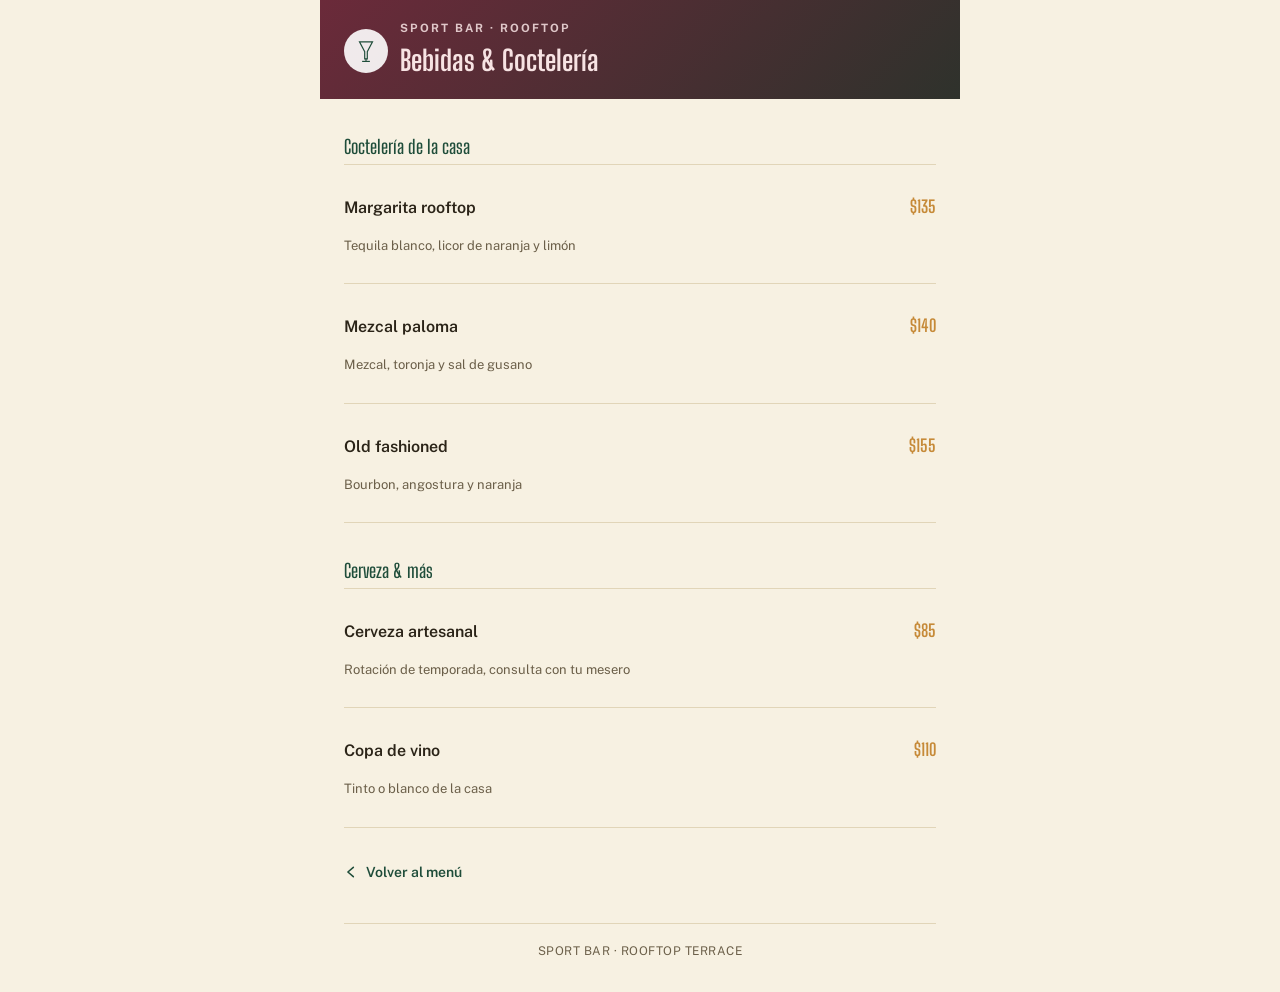
==== bebidas.html @ 1ca73cd4 "Add files via upload" ====
<!doctype html>
<html lang="es">
<head>
<meta charset="UTF-8" />
<meta name="viewport" content="width=device-width, initial-scale=1.0" />
<title>Bebidas & Coctelería — Sport Bar</title>
<link rel="preconnect" href="https://fonts.googleapis.com">
<link rel="preconnect" href="https://fonts.gstatic.com" crossorigin>
<link href="https://fonts.googleapis.com/css2?family=Big+Shoulders+Display:wght@600;700&family=Public+Sans:wght@400;600;700&display=swap" rel="stylesheet">
<link rel="stylesheet" href="styles.css">
</head>
<body>

<div class="shell">

  <header class="menu-topbar menu-topbar--wine">
    <div class="menu-topbar__badge">
      <svg viewBox="0 0 40 40">
        <path d="M10 6h20l-8 15v11h-4V21z"/>
        <line x1="14" y1="36" x2="26" y2="36"/>
        <line x1="20" y1="32" x2="20" y2="36"/>
      </svg>
    </div>
    <div class="menu-topbar__text">
      <p class="menu-topbar__eyebrow">SPORT BAR · ROOFTOP</p>
      <h1 class="menu-topbar__title">Bebidas &amp; Coctelería</h1>
    </div>
  </header>

  <section class="menu-section">
    <h2 class="menu-section__title">Coctelería de la casa</h2>

    <div class="menu-item">
      <div>
        <p class="menu-item__name">Margarita rooftop</p>
        <p class="menu-item__desc">Tequila blanco, licor de naranja y limón</p>
      </div>
      <span class="menu-item__price">$135</span>
    </div>

    <div class="menu-item">
      <div>
        <p class="menu-item__name">Mezcal paloma</p>
        <p class="menu-item__desc">Mezcal, toronja y sal de gusano</p>
      </div>
      <span class="menu-item__price">$140</span>
    </div>

    <div class="menu-item">
      <div>
        <p class="menu-item__name">Old fashioned</p>
        <p class="menu-item__desc">Bourbon, angostura y naranja</p>
      </div>
      <span class="menu-item__price">$155</span>
    </div>
  </section>

  <section class="menu-section">
    <h2 class="menu-section__title">Cerveza &amp; más</h2>

    <div class="menu-item">
      <div>
        <p class="menu-item__name">Cerveza artesanal</p>
        <p class="menu-item__desc">Rotación de temporada, consulta con tu mesero</p>
      </div>
      <span class="menu-item__price">$85</span>
    </div>

    <div class="menu-item">
      <div>
        <p class="menu-item__name">Copa de vino</p>
        <p class="menu-item__desc">Tinto o blanco de la casa</p>
      </div>
      <span class="menu-item__price">$110</span>
    </div>
  </section>

  <a class="back-link" href="index.html">
    <svg viewBox="0 0 18 18"><path d="M12 3L5 9l7 6"/></svg>
    Volver al menú
  </a>

  <footer class="footer">
    <div class="footer__line"></div>
    <p class="footer__text">SPORT BAR · ROOFTOP TERRACE</p>
  </footer>

</div>

</body>
</html>
---- styles.css ----
/* ==========================================================================
   SPORT BAR — Rooftop Terrace
   Sistema de diseño compartido (v2 — cálido, amigable, con personalidad)
   ========================================================================== */

:root {
  --cream: #F7F1E2;
  --cream-soft: #EFE6D2;
  --ink: #2B2418;
  --ink-soft: #6B5F49;

  --pitch: #1F4D3A;
  --pitch-deep: #163526;
  --gold: #E3A857;
  --gold-deep: #C68A38;

  --peach: #F0C27E;
  --peach-ink: #6B4419;
  --brick: #A8532B;
  --brick-ink: #FBEADD;
  --wine: #6B2A3A;
  --wine-ink: #F7E3E3;

  --line-soft: #E1D5B8;

  --font-display: "Big Shoulders Display", sans-serif;
  --font-body: "Public Sans", sans-serif;
}

* { box-sizing: border-box; }
html { -webkit-text-size-adjust: 100%; }

body {
  margin: 0;
  background: var(--cream);
  color: var(--ink);
  font-family: var(--font-body);
  font-weight: 400;
  line-height: 1.5;
  -webkit-font-smoothing: antialiased;
}

a { color: inherit; }

@media (prefers-reduced-motion: reduce) {
  * { animation-duration: 0.001ms !important; transition-duration: 0.001ms !important; }
}

/* --------------------------------------------------------------------------
   Page shell
   -------------------------------------------------------------------------- */

.shell {
  max-width: 640px;
  margin: 0 auto;
  min-height: 100vh;
  display: flex;
  flex-direction: column;
}

.content {
  padding: 0 24px;
}

/* --------------------------------------------------------------------------
   Hero band — logo + nombre, cálido, primer plano
   -------------------------------------------------------------------------- */

.hero-band {
  position: relative;
  overflow: hidden;
  background: linear-gradient(160deg, var(--pitch) 0%, var(--pitch-deep) 62%, var(--gold-deep) 130%);
  padding: 52px 24px 46px;
  text-align: center;
}

.hero-band::before {
  content: "";
  position: absolute;
  inset: 0;
  background-image: radial-gradient(rgba(247, 241, 226, 0.08) 1.4px, transparent 1.4px);
  background-size: 16px 16px;
  opacity: 0.6;
}

.hero-band__inner { position: relative; }

.badge {
  width: 104px;
  height: 104px;
  margin: 0 auto 18px;
  border-radius: 50%;
  background: var(--cream);
  display: flex;
  align-items: center;
  justify-content: center;
  box-shadow: 0 10px 24px rgba(22, 53, 38, 0.35);
}

.badge svg {
  width: 62px;
  height: 62px;
  stroke: var(--pitch);
  fill: none;
  stroke-width: 1.7;
  stroke-linecap: round;
  stroke-linejoin: round;
}

.badge svg .sun { fill: var(--gold-deep); stroke: none; }

.hero-band__title {
  font-family: var(--font-display);
  font-weight: 700;
  font-size: clamp(42px, 11vw, 58px);
  line-height: 0.95;
  letter-spacing: 0.5px;
  margin: 0;
  color: var(--cream);
}

.hero-band__subtitle {
  font-size: 13.5px;
  letter-spacing: 3px;
  color: var(--gold);
  margin: 10px 0 0;
  font-weight: 600;
}

.hero-band__tagline {
  max-width: 34ch;
  margin: 16px auto 0;
  color: rgba(247, 241, 226, 0.82);
  font-size: 15px;
}

/* --------------------------------------------------------------------------
   Selector heading
   -------------------------------------------------------------------------- */

.selector-heading { text-align: center; padding: 34px 0 6px; }

.selector-heading__title {
  font-family: var(--font-display);
  font-weight: 600;
  font-size: 24px;
  margin: 0;
  color: var(--ink);
}

.selector-heading__hint {
  margin: 6px 0 0;
  font-size: 13.5px;
  color: var(--ink-soft);
}

/* --------------------------------------------------------------------------
   Selector — paneles de color, uno por categoría
   -------------------------------------------------------------------------- */

.selector {
  display: flex;
  flex-direction: column;
  gap: 16px;
  padding: 18px 0 8px;
}

.panel {
  display: flex;
  align-items: center;
  gap: 18px;
  padding: 22px 22px;
  text-decoration: none;
  border-radius: 26px 26px 26px 8px;
  transition: transform 0.18s ease, box-shadow 0.18s ease;
}

.panel:nth-child(2) { border-radius: 8px 26px 26px 26px; }
.panel:nth-child(3) { border-radius: 26px 8px 26px 26px; }

.panel:hover, .panel:focus-visible { transform: translateY(-2px); }

.panel:focus-visible { outline: 2px solid var(--ink); outline-offset: 3px; }

.panel--peach { background: var(--peach); color: var(--peach-ink); box-shadow: 0 10px 22px rgba(107, 68, 25, 0.18); }
.panel--brick { background: var(--brick); color: var(--brick-ink); box-shadow: 0 10px 22px rgba(90, 40, 18, 0.28); }
.panel--wine  { background: var(--wine);  color: var(--wine-ink);  box-shadow: 0 10px 22px rgba(60, 15, 25, 0.3); }

.panel__icon {
  flex: 0 0 auto;
  width: 42px;
  height: 42px;
  stroke: currentColor;
  fill: none;
  stroke-width: 1.6;
  stroke-linecap: round;
  stroke-linejoin: round;
  opacity: 0.92;
}

.panel__icon .sun { fill: currentColor; stroke: none; }

.panel__text { flex: 1; min-width: 0; }

.panel__label {
  font-family: var(--font-display);
  font-weight: 700;
  font-size: 25px;
  letter-spacing: 0.2px;
  margin: 0;
  line-height: 1.1;
}

.panel__desc { margin: 4px 0 0; font-size: 13.5px; opacity: 0.85; }

.panel__arrow {
  flex: 0 0 auto;
  width: 20px;
  height: 20px;
  stroke: currentColor;
  fill: none;
  stroke-width: 2;
  transition: transform 0.2s ease;
}

.panel:hover .panel__arrow, .panel:focus-visible .panel__arrow { transform: translateX(4px); }

/* --------------------------------------------------------------------------
   Info row (horarios)
   -------------------------------------------------------------------------- */

.info-row {
  display: flex;
  justify-content: space-between;
  gap: 12px;
  margin-top: 30px;
  padding: 18px 20px;
  background: var(--cream-soft);
  border-radius: 18px;
  flex-wrap: wrap;
}

.info-row__item { text-align: left; }

.info-row__label {
  font-size: 11px;
  letter-spacing: 1.5px;
  color: var(--gold-deep);
  font-weight: 700;
  margin: 0 0 4px;
}

.info-row__value { font-size: 13.5px; color: var(--ink); margin: 0; font-weight: 600; }

/* --------------------------------------------------------------------------
   Footer
   -------------------------------------------------------------------------- */

.footer { margin-top: auto; padding: 40px 24px 32px; text-align: center; }
.footer__line { height: 1px; background: var(--line-soft); margin-bottom: 18px; }
.footer__text { font-size: 12px; color: var(--ink-soft); letter-spacing: 0.5px; margin: 0; }

/* --------------------------------------------------------------------------
   Menu pages
   -------------------------------------------------------------------------- */

.menu-topbar {
  display: flex;
  align-items: center;
  gap: 12px;
  padding: 20px 24px 18px;
  color: var(--cream);
}

.menu-topbar--peach { background: linear-gradient(135deg, var(--peach) 0%, var(--gold-deep) 130%); color: var(--peach-ink); }
.menu-topbar--brick { background: linear-gradient(135deg, var(--brick) 0%, var(--wine) 140%); color: var(--brick-ink); }
.menu-topbar--wine  { background: linear-gradient(135deg, var(--wine) 0%, var(--pitch-deep) 140%); color: var(--wine-ink); }

.menu-topbar__badge {
  width: 44px;
  height: 44px;
  border-radius: 50%;
  background: rgba(255,255,255,0.9);
  display: flex;
  align-items: center;
  justify-content: center;
  flex: 0 0 auto;
}

.menu-topbar__badge svg { width: 26px; height: 26px; stroke: var(--pitch); fill: none; stroke-width: 1.8; }

.menu-topbar__text { flex: 1; }

.menu-topbar__eyebrow { font-size: 11.5px; letter-spacing: 2px; font-weight: 700; margin: 0; opacity: 0.85; }

.menu-topbar__title { font-family: var(--font-display); font-size: 28px; font-weight: 700; margin: 2px 0 0; }

.menu-section { margin-top: 34px; padding: 0 24px; }

.menu-section__title { font-family: var(--font-display); font-size: 19px; font-weight: 600; color: var(--pitch); margin: 0 0 2px; }

.menu-item {
  display: flex;
  justify-content: space-between;
  align-items: baseline;
  gap: 16px;
  padding: 15px 0;
  border-top: 1px solid var(--line-soft);
}

.menu-section .menu-item:last-child { border-bottom: 1px solid var(--line-soft); }

.menu-item__name { font-weight: 600; font-size: 16px; }

.menu-item__desc { font-size: 13px; color: var(--ink-soft); margin-top: 3px; font-weight: 400; }

.menu-item__price { flex: 0 0 auto; font-family: var(--font-display); font-weight: 700; font-size: 17px; color: var(--gold-deep); white-space: nowrap; }

.back-link {
  display: inline-flex;
  align-items: center;
  gap: 8px;
  margin: 34px 24px 0;
  font-size: 14px;
  font-weight: 600;
  text-decoration: none;
  color: var(--pitch);
}

.back-link svg { width: 14px; height: 14px; stroke: var(--pitch); fill: none; stroke-width: 2; stroke-linecap: round; stroke-linejoin: round; }
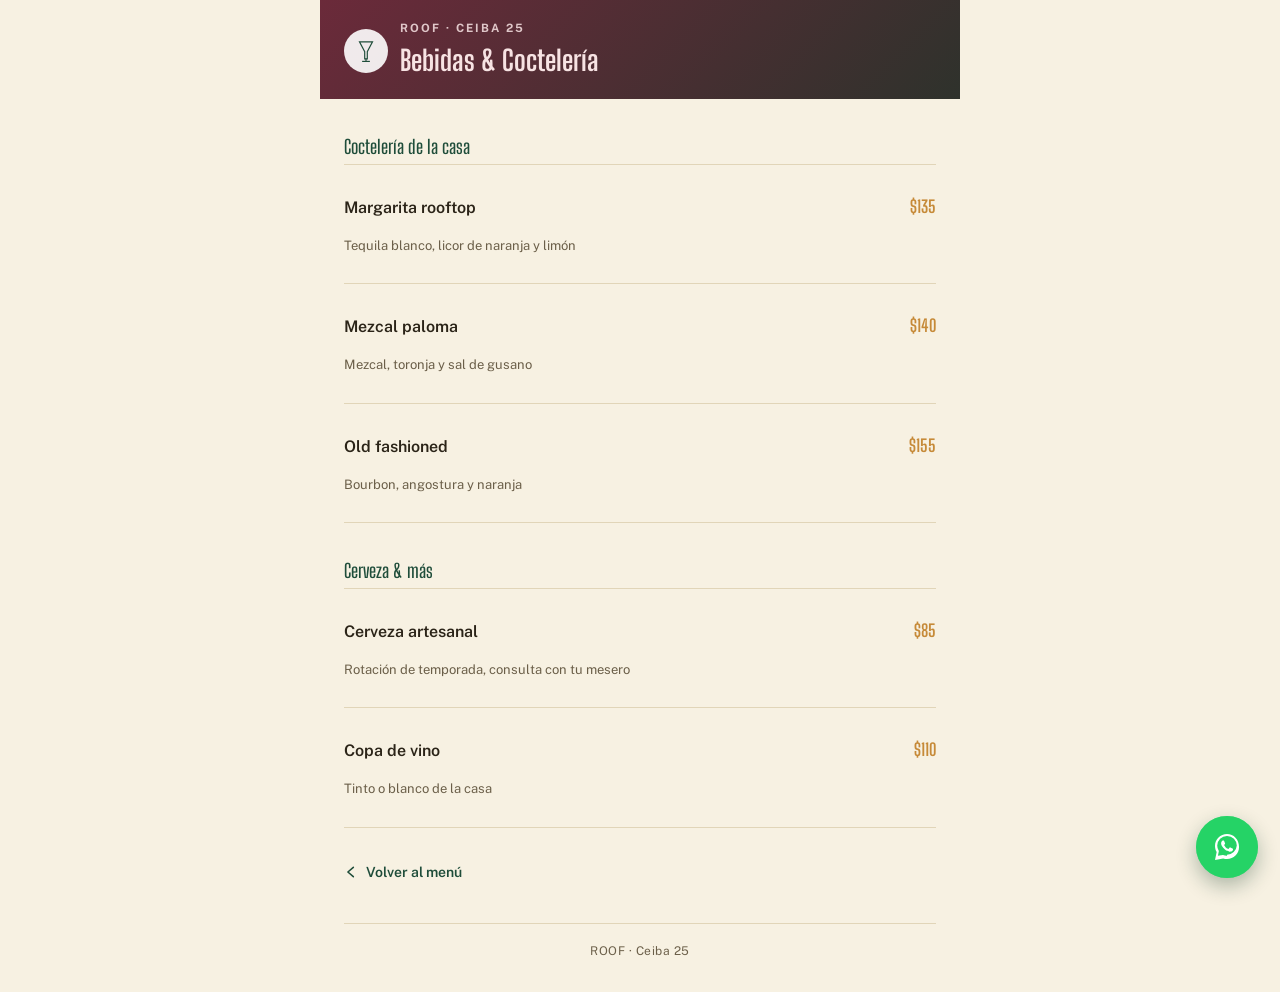
==== commit 2c6de7d1: "Add files via upload" ====
--- a/bebidas.html
+++ b/bebidas.html
@@ -3,7 +3,7 @@
 <head>
 <meta charset="UTF-8" />
 <meta name="viewport" content="width=device-width, initial-scale=1.0" />
-<title>Bebidas & Coctelería — Sport Bar</title>
+<title>Bebidas & Coctelería — Ceiba 25</title>
 <link rel="preconnect" href="https://fonts.googleapis.com">
 <link rel="preconnect" href="https://fonts.gstatic.com" crossorigin>
 <link href="https://fonts.googleapis.com/css2?family=Big+Shoulders+Display:wght@600;700&family=Public+Sans:wght@400;600;700&display=swap" rel="stylesheet">
@@ -22,7 +22,7 @@
       </svg>
     </div>
     <div class="menu-topbar__text">
-      <p class="menu-topbar__eyebrow">SPORT BAR · ROOFTOP</p>
+      <p class="menu-topbar__eyebrow">ROOF · CEIBA 25</p>
       <h1 class="menu-topbar__title">Bebidas &amp; Coctelería</h1>
     </div>
   </header>
@@ -82,10 +82,21 @@
 
   <footer class="footer">
     <div class="footer__line"></div>
-    <p class="footer__text">SPORT BAR · ROOFTOP TERRACE</p>
+    <p class="footer__text">ROOF · Ceiba 25</p>
   </footer>
 
 </div>
 
+<!-- Botón flotante de WhatsApp -->
+<a class="wa-float"
+   href="https://wa.me/529841188727?text=Hola%2C%20quiero%20hacer%20un%20pedido%20en%20Ceiba%2025"
+   target="_blank"
+   rel="noopener"
+   aria-label="Ordenar por WhatsApp">
+  <svg viewBox="0 0 32 32" aria-hidden="true">
+    <path d="M16.02 3C9.4 3 4 8.36 4 14.98c0 2.2.6 4.26 1.66 6.03L4 29l8.2-1.6a12.9 12.9 0 0 0 3.82.58h.01c6.62 0 12.02-5.36 12.02-11.98C28.05 8.37 22.65 3 16.02 3zm0 21.7h-.01a10.6 10.6 0 0 1-3.94-.7l-.28-.12-4.87.95.95-4.75-.14-.29a9.8 9.8 0 0 1-1.5-5.2 9.75 9.75 0 0 1 9.79-9.7 9.75 9.75 0 0 1 9.78 9.72 9.75 9.75 0 0 1-9.78 9.09zm5.36-7.29c-.29-.15-1.74-.86-2-.96-.27-.1-.47-.15-.66.15-.2.29-.76.96-.93 1.16-.17.2-.34.22-.63.07-.29-.15-1.23-.45-2.35-1.45-.87-.77-1.45-1.72-1.62-2.02-.17-.29-.02-.45.13-.6.13-.13.29-.34.44-.51.15-.17.2-.29.29-.49.1-.2.05-.37-.02-.51-.07-.15-.66-1.59-.9-2.17-.24-.57-.48-.5-.66-.5h-.56c-.2 0-.51.07-.78.37-.27.29-1.02 1-1.02 2.44s1.05 2.83 1.19 3.02c.15.2 2.07 3.16 5.02 4.43.7.3 1.25.48 1.68.62.7.22 1.34.19 1.84.12.56-.08 1.74-.71 1.98-1.4.24-.68.24-1.27.17-1.39-.07-.13-.27-.2-.56-.35z"/>
+  </svg>
+</a>
+
 </body>
 </html>
--- a/styles.css
+++ b/styles.css
@@ -328,3 +328,79 @@
 }
 
 .back-link svg { width: 14px; height: 14px; stroke: var(--pitch); fill: none; stroke-width: 2; stroke-linecap: round; stroke-linejoin: round; }
+
+/* ==========================================================================
+   Botón flotante de WhatsApp — visible en todas las páginas
+   ========================================================================== */
+
+.wa-float {
+  position: fixed;
+  right: 22px;
+  bottom: 22px;
+  z-index: 999;
+  width: 62px;
+  height: 62px;
+  border-radius: 50%;
+  background: #25D366;
+  display: flex;
+  align-items: center;
+  justify-content: center;
+  text-decoration: none;
+  box-shadow: 0 8px 20px rgba(18, 60, 40, 0.32);
+  animation: wa-float-bounce 2.6s ease-in-out infinite;
+}
+
+.wa-float:hover,
+.wa-float:focus-visible {
+  animation-play-state: paused;
+  transform: translateY(-4px);
+}
+
+.wa-float svg {
+  width: 32px;
+  height: 32px;
+  fill: #FFFFFF;
+}
+
+/* anillo de pulso, para que llame la atención sin ser invasivo */
+.wa-float::before {
+  content: "";
+  position: absolute;
+  inset: 0;
+  border-radius: 50%;
+  background: #25D366;
+  opacity: 0.55;
+  animation: wa-pulse 2.6s ease-out infinite;
+  z-index: -1;
+}
+
+@keyframes wa-float-bounce {
+  0%, 100% { transform: translateY(0); }
+  50% { transform: translateY(-10px); }
+}
+
+@keyframes wa-pulse {
+  0%   { transform: scale(1);   opacity: 0.45; }
+  70%  { transform: scale(1.55); opacity: 0; }
+  100% { transform: scale(1.55); opacity: 0; }
+}
+
+@media (prefers-reduced-motion: reduce) {
+  .wa-float,
+  .wa-float::before {
+    animation: none;
+  }
+}
+
+@media (max-width: 420px) {
+  .wa-float {
+    right: 16px;
+    bottom: 16px;
+    width: 56px;
+    height: 56px;
+  }
+  .wa-float svg {
+    width: 28px;
+    height: 28px;
+  }
+}
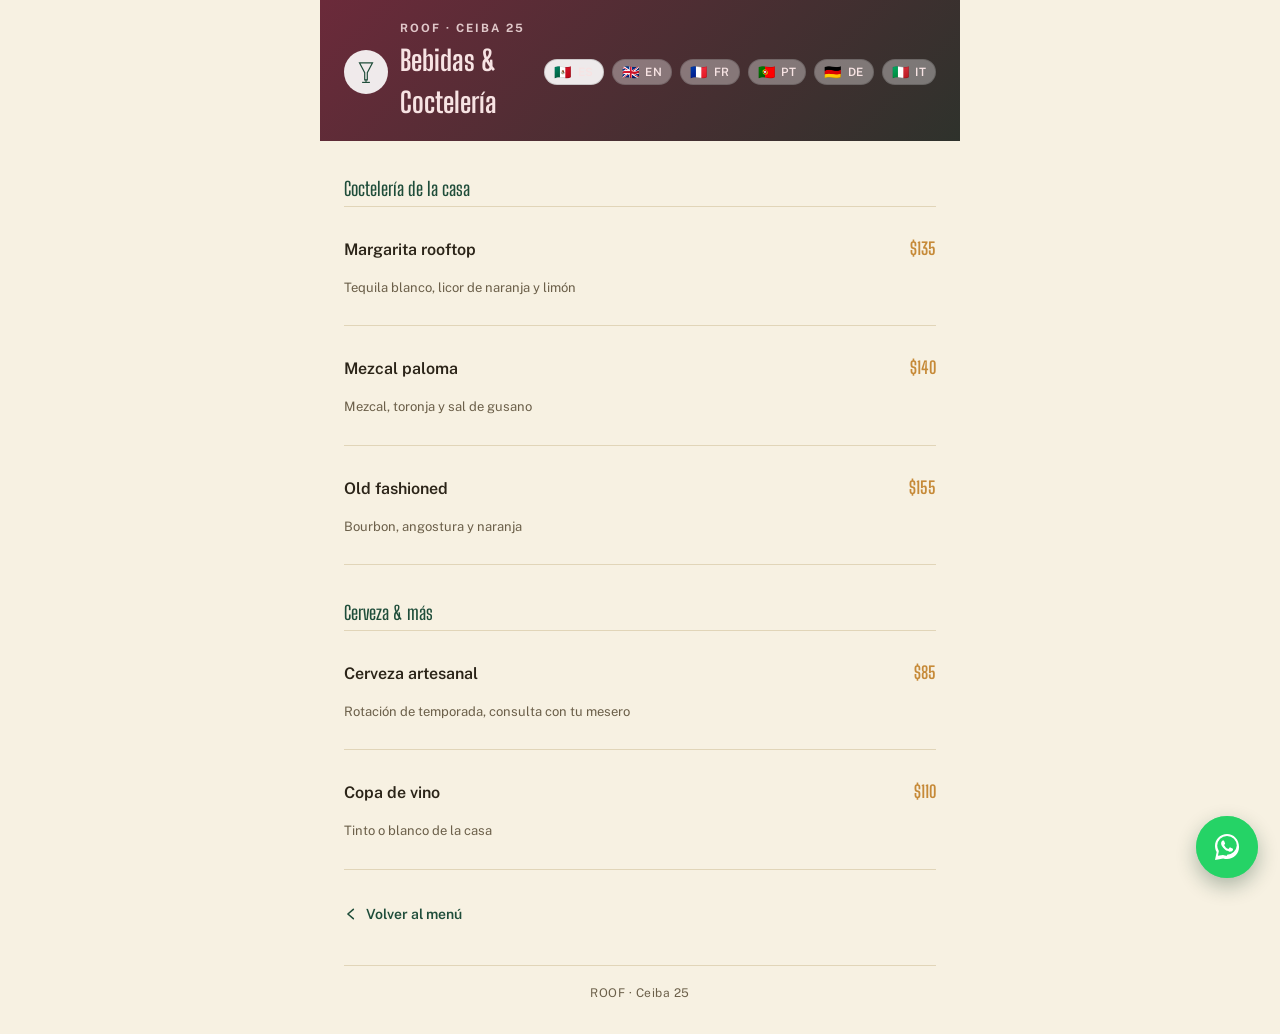
==== commit 3e560827: "Add files via upload" ====
--- a/bebidas.html
+++ b/bebidas.html
@@ -23,53 +23,54 @@
     </div>
     <div class="menu-topbar__text">
       <p class="menu-topbar__eyebrow">ROOF · CEIBA 25</p>
-      <h1 class="menu-topbar__title">Bebidas &amp; Coctelería</h1>
+      <h1 class="menu-topbar__title"><span data-i18n="beb_pageTitle">Bebidas &amp; Coctelería</span></h1>
     </div>
+    <div class="lang-selector"></div>
   </header>
 
   <section class="menu-section">
-    <h2 class="menu-section__title">Coctelería de la casa</h2>
+    <h2 class="menu-section__title" data-i18n="beb_sec1Title">Coctelería de la casa</h2>
 
     <div class="menu-item">
       <div>
-        <p class="menu-item__name">Margarita rooftop</p>
-        <p class="menu-item__desc">Tequila blanco, licor de naranja y limón</p>
+        <p class="menu-item__name" data-i18n="beb_item1Name">Margarita rooftop</p>
+        <p class="menu-item__desc" data-i18n="beb_item1Desc">Tequila blanco, licor de naranja y limón</p>
       </div>
       <span class="menu-item__price">$135</span>
     </div>
 
     <div class="menu-item">
       <div>
-        <p class="menu-item__name">Mezcal paloma</p>
-        <p class="menu-item__desc">Mezcal, toronja y sal de gusano</p>
+        <p class="menu-item__name" data-i18n="beb_item2Name">Mezcal paloma</p>
+        <p class="menu-item__desc" data-i18n="beb_item2Desc">Mezcal, toronja y sal de gusano</p>
       </div>
       <span class="menu-item__price">$140</span>
     </div>
 
     <div class="menu-item">
       <div>
-        <p class="menu-item__name">Old fashioned</p>
-        <p class="menu-item__desc">Bourbon, angostura y naranja</p>
+        <p class="menu-item__name" data-i18n="beb_item3Name">Old fashioned</p>
+        <p class="menu-item__desc" data-i18n="beb_item3Desc">Bourbon, angostura y naranja</p>
       </div>
       <span class="menu-item__price">$155</span>
     </div>
   </section>
 
   <section class="menu-section">
-    <h2 class="menu-section__title">Cerveza &amp; más</h2>
+    <h2 class="menu-section__title" data-i18n="beb_sec2Title">Cerveza &amp; más</h2>
 
     <div class="menu-item">
       <div>
-        <p class="menu-item__name">Cerveza artesanal</p>
-        <p class="menu-item__desc">Rotación de temporada, consulta con tu mesero</p>
+        <p class="menu-item__name" data-i18n="beb_item4Name">Cerveza artesanal</p>
+        <p class="menu-item__desc" data-i18n="beb_item4Desc">Rotación de temporada, consulta con tu mesero</p>
       </div>
       <span class="menu-item__price">$85</span>
     </div>
 
     <div class="menu-item">
       <div>
-        <p class="menu-item__name">Copa de vino</p>
-        <p class="menu-item__desc">Tinto o blanco de la casa</p>
+        <p class="menu-item__name" data-i18n="beb_item5Name">Copa de vino</p>
+        <p class="menu-item__desc" data-i18n="beb_item5Desc">Tinto o blanco de la casa</p>
       </div>
       <span class="menu-item__price">$110</span>
     </div>
@@ -77,7 +78,7 @@
 
   <a class="back-link" href="index.html">
     <svg viewBox="0 0 18 18"><path d="M12 3L5 9l7 6"/></svg>
-    Volver al menú
+    <span data-i18n="common_backLink">Volver al menú</span>
   </a>
 
   <footer class="footer">
@@ -98,5 +99,6 @@
   </svg>
 </a>
 
+<script src="i18n.js"></script>
 </body>
 </html>
--- a/styles.css
+++ b/styles.css
@@ -404,3 +404,70 @@
     height: 28px;
   }
 }
+
+/* ==========================================================================
+   Selector de idioma
+   ========================================================================== */
+
+.lang-selector {
+  display: flex;
+  flex-wrap: wrap;
+  justify-content: center;
+  gap: 8px;
+}
+
+.lang-pill {
+  display: inline-flex;
+  align-items: center;
+  gap: 6px;
+  padding: 6px 11px;
+  border-radius: 999px;
+  border: 1px solid rgba(247, 241, 226, 0.35);
+  background: rgba(247, 241, 226, 0.08);
+  color: rgba(247, 241, 226, 0.85);
+  font-family: var(--font-body);
+  font-size: 12.5px;
+  font-weight: 600;
+  letter-spacing: 0.5px;
+  cursor: pointer;
+  transition: background 0.15s ease, border-color 0.15s ease, transform 0.15s ease;
+}
+
+.lang-pill__flag {
+  font-size: 14px;
+  line-height: 1;
+}
+
+.lang-pill:hover {
+  border-color: rgba(247, 241, 226, 0.6);
+  transform: translateY(-1px);
+}
+
+.lang-pill--active {
+  background: var(--gold);
+  border-color: var(--gold);
+  color: var(--pitch-deep);
+}
+
+/* variante para el header de las páginas de menú (fondo de color, no del hero) */
+.menu-topbar .lang-selector {
+  justify-content: flex-end;
+  margin-left: auto;
+}
+
+.menu-topbar .lang-pill {
+  border: 1px solid rgba(0,0,0,0.15);
+  background: rgba(255,255,255,0.35);
+  color: inherit;
+  padding: 5px 9px;
+  font-size: 11.5px;
+}
+
+.menu-topbar .lang-pill--active {
+  background: rgba(255,255,255,0.9);
+}
+
+@media (max-width: 380px) {
+  .lang-pill__code { display: none; }
+  .lang-pill { padding: 6px 9px; }
+}
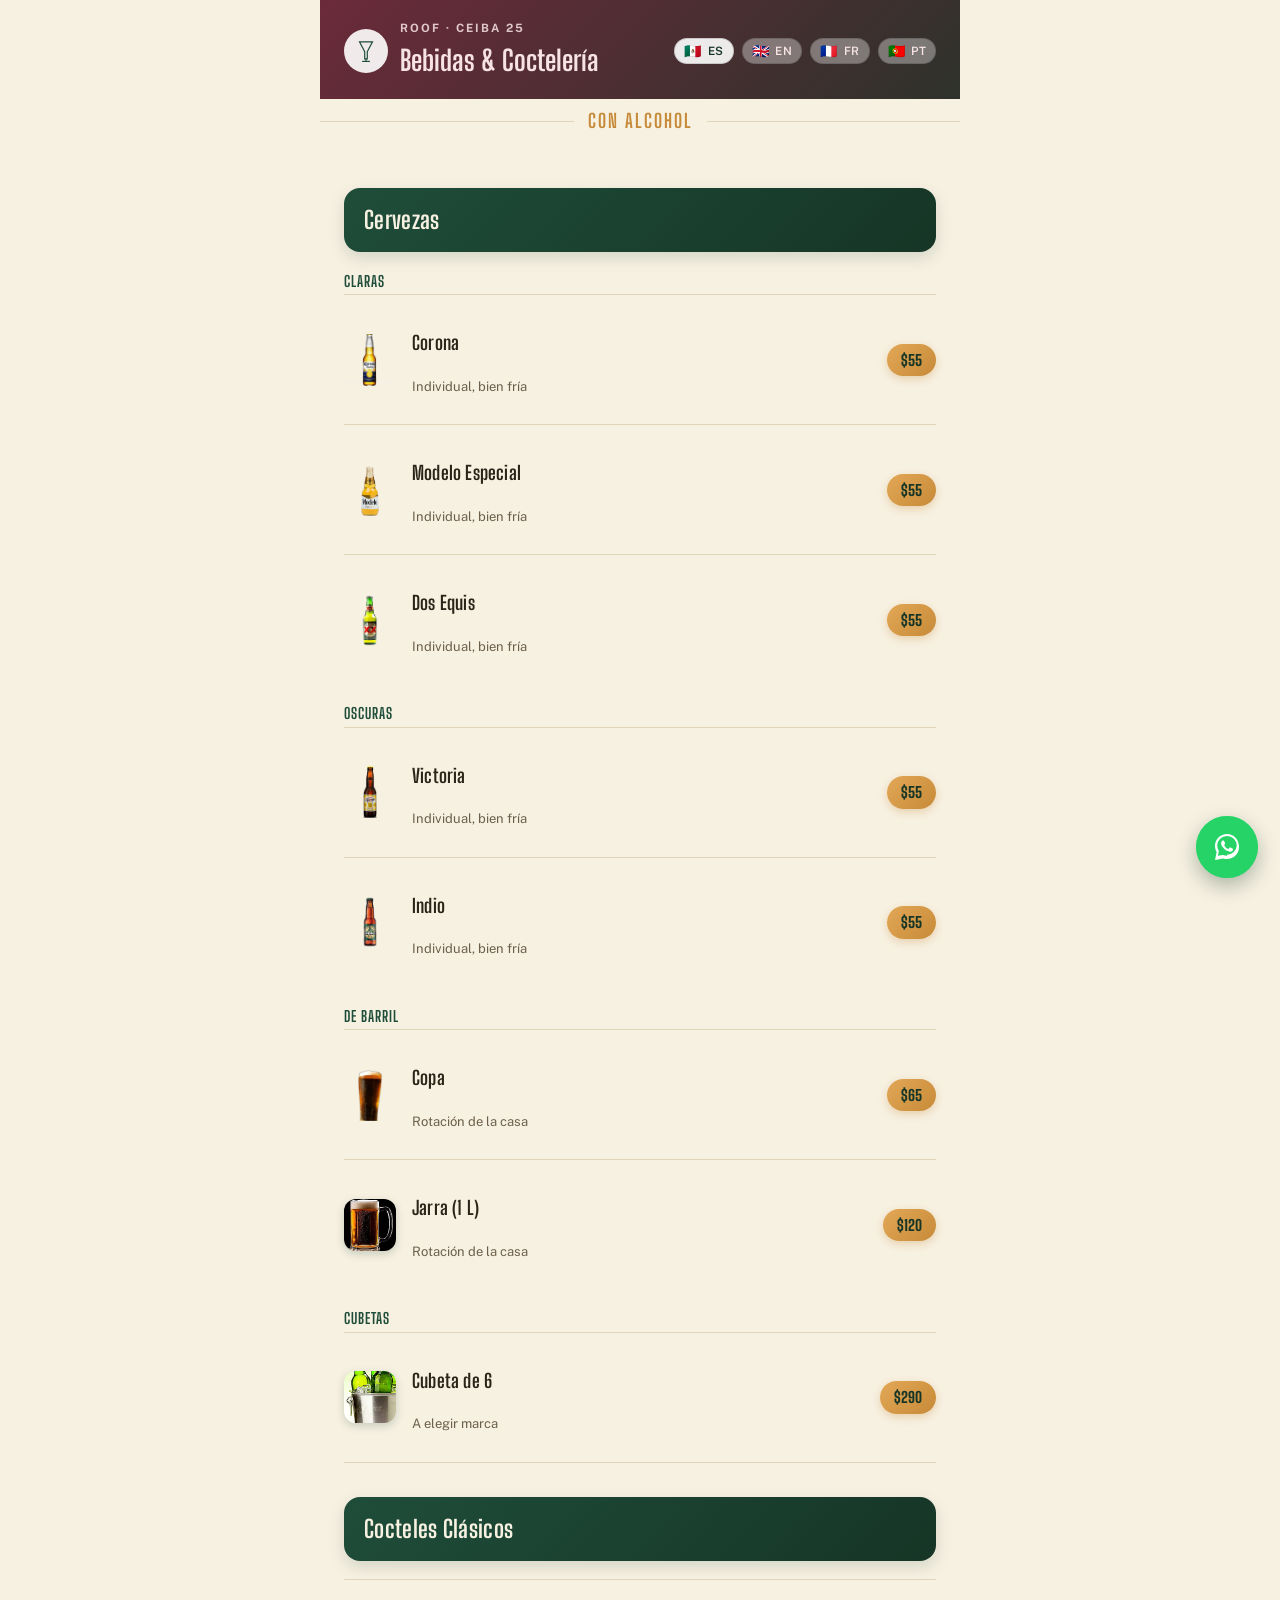
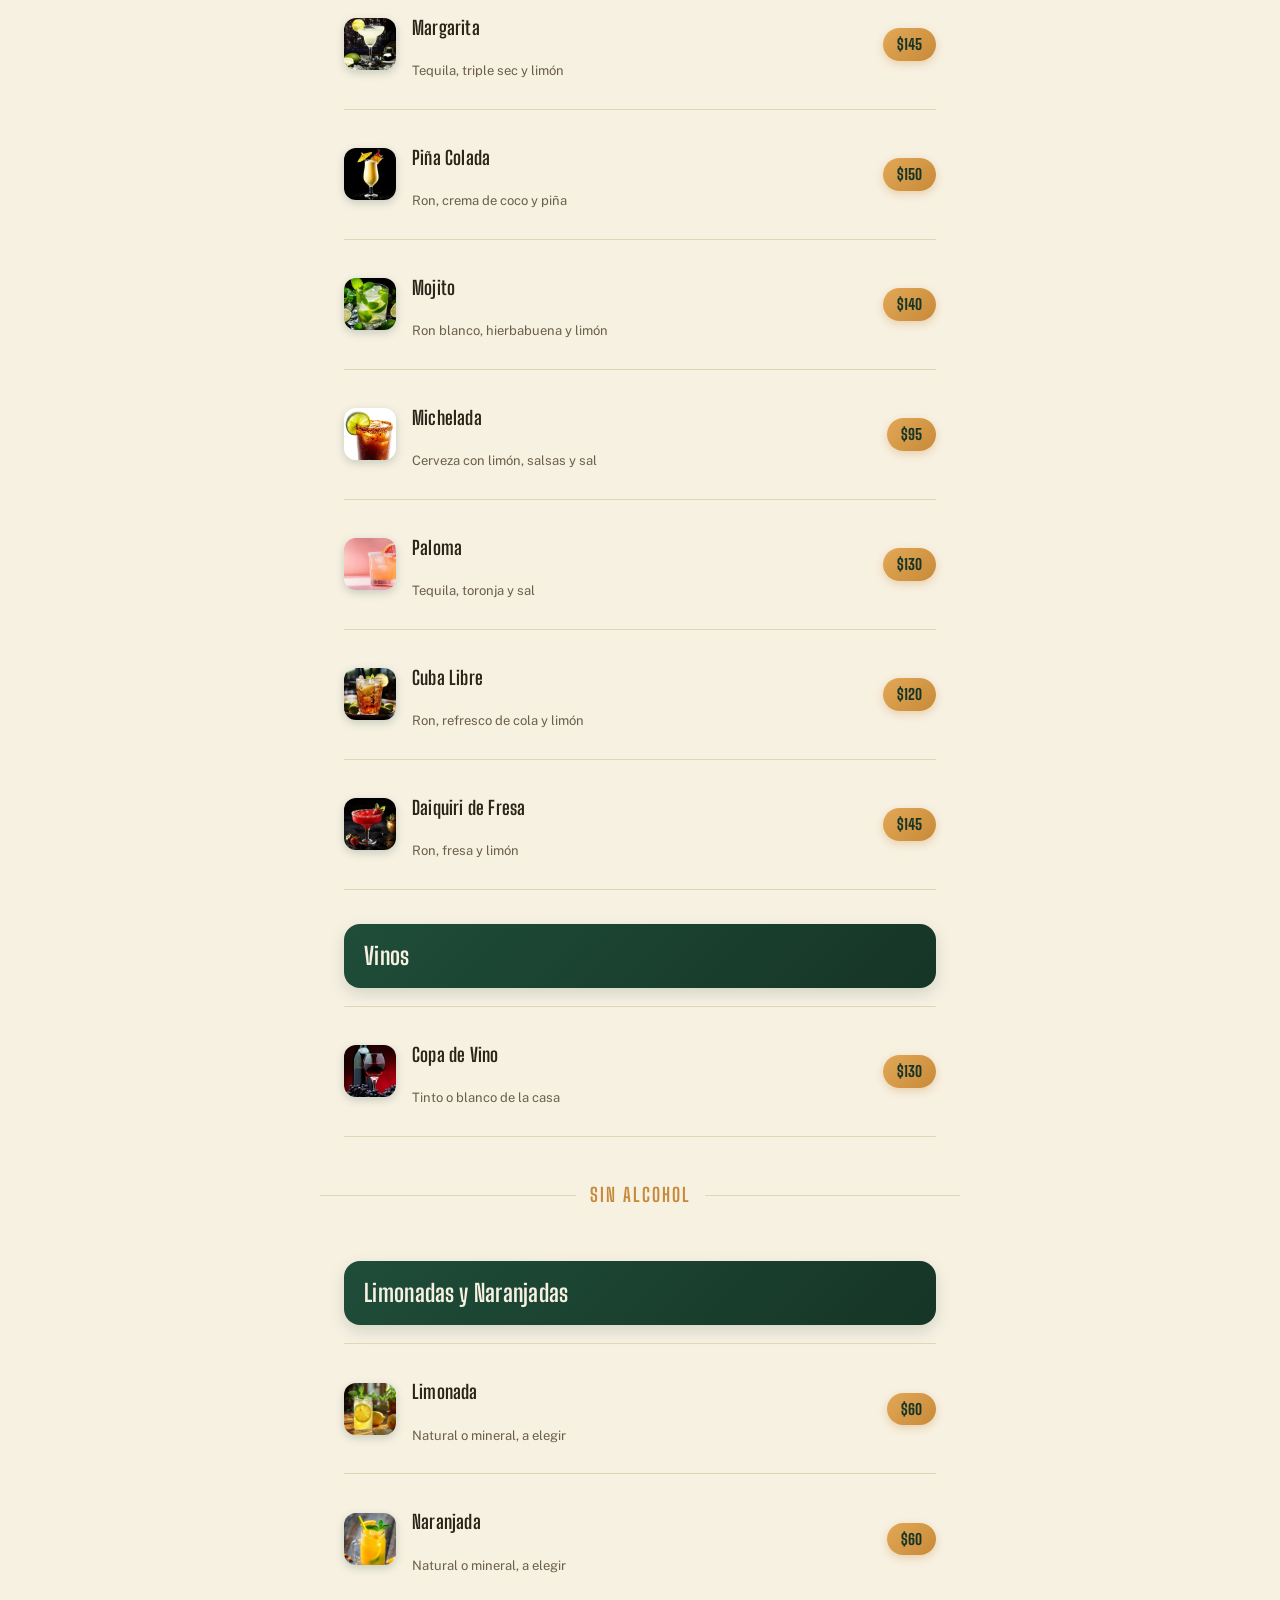
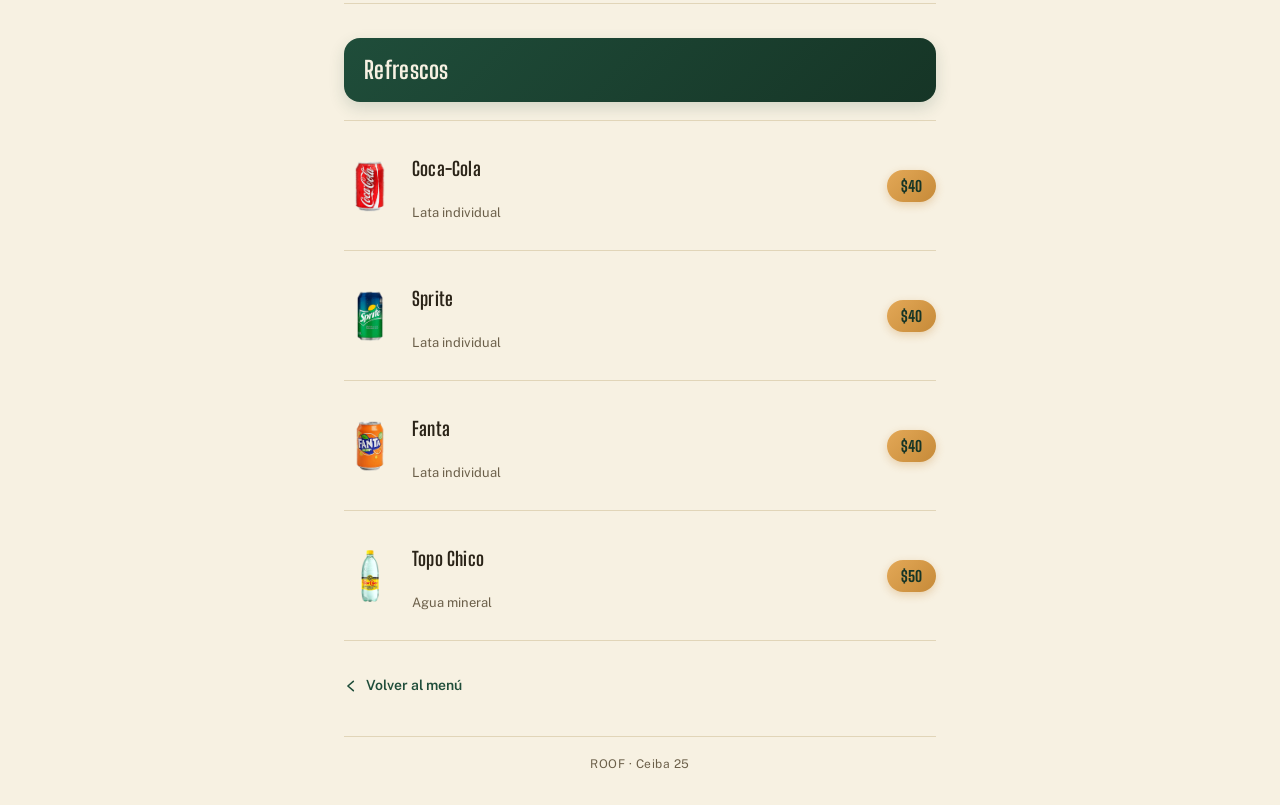
==== commit 28995915: "Add files via upload" ====
--- a/bebidas.html
+++ b/bebidas.html
@@ -28,51 +28,167 @@
     <div class="lang-selector"></div>
   </header>
 
-  <section class="menu-section">
-    <h2 class="menu-section__title" data-i18n="beb_sec1Title">Coctelería de la casa</h2>
-
-    <div class="menu-item">
-      <div>
-        <p class="menu-item__name" data-i18n="beb_item1Name">Margarita rooftop</p>
-        <p class="menu-item__desc" data-i18n="beb_item1Desc">Tequila blanco, licor de naranja y limón</p>
-      </div>
-      <span class="menu-item__price">$135</span>
-    </div>
-
-    <div class="menu-item">
-      <div>
-        <p class="menu-item__name" data-i18n="beb_item2Name">Mezcal paloma</p>
-        <p class="menu-item__desc" data-i18n="beb_item2Desc">Mezcal, toronja y sal de gusano</p>
-      </div>
+  <div class="mega-divider">
+    <span class="mega-divider__line"></span>
+    <span class="mega-divider__label" data-i18n="beb_alcoholLabel">CON ALCOHOL</span>
+    <span class="mega-divider__line"></span>
+  </div>
+
+  <section class="menu-section">
+    <div class="section-hero">
+      <h2 class="section-hero__title" data-i18n="beb_sec1Title">Cervezas</h2>
+    </div>
+
+    <p class="subgroup-label" data-i18n="beb_claras">Claras</p>
+    <div class="menu-item">
+      <img class="menu-item__img menu-item__img--blend" src="images/corona_cerveza-cutout.png" alt="" loading="lazy">
+      <div><p class="menu-item__name" data-i18n="beb_item1Name">Corona</p><p class="menu-item__desc" data-i18n="beb_item1Desc">Individual, bien fría</p></div>
+      <span class="menu-item__price">$55</span>
+    </div>
+    <div class="menu-item">
+      <img class="menu-item__img menu-item__img--blend" src="images/modelo_especial_cerveza-cutout.png" alt="" loading="lazy">
+      <div><p class="menu-item__name" data-i18n="beb_item2Name">Modelo Especial</p><p class="menu-item__desc" data-i18n="beb_item2Desc">Individual, bien fría</p></div>
+      <span class="menu-item__price">$55</span>
+    </div>
+    <div class="menu-item">
+      <img class="menu-item__img menu-item__img--blend" src="images/dos_equis_cerveza-cutout.png" alt="" loading="lazy">
+      <div><p class="menu-item__name" data-i18n="beb_item3Name">Dos Equis</p><p class="menu-item__desc" data-i18n="beb_item3Desc">Individual, bien fría</p></div>
+      <span class="menu-item__price">$55</span>
+    </div>
+
+    <p class="subgroup-label" data-i18n="beb_oscuras">Oscuras</p>
+    <div class="menu-item">
+      <img class="menu-item__img menu-item__img--blend" src="images/victoria_cerveza-cutout.png" alt="" loading="lazy">
+      <div><p class="menu-item__name" data-i18n="beb_item4Name">Victoria</p><p class="menu-item__desc" data-i18n="beb_item4Desc">Individual, bien fría</p></div>
+      <span class="menu-item__price">$55</span>
+    </div>
+    <div class="menu-item">
+      <img class="menu-item__img menu-item__img--blend" src="images/indio_cerveza-cutout.png" alt="" loading="lazy">
+      <div><p class="menu-item__name" data-i18n="beb_item5Name">Indio</p><p class="menu-item__desc" data-i18n="beb_item5Desc">Individual, bien fría</p></div>
+      <span class="menu-item__price">$55</span>
+    </div>
+
+    <p class="subgroup-label" data-i18n="beb_barril">De Barril</p>
+    <div class="menu-item">
+      <img class="menu-item__img menu-item__img--blend" src="images/cerveza_barril_copa-cutout.png" alt="" loading="lazy">
+      <div><p class="menu-item__name" data-i18n="beb_item6Name">Copa</p><p class="menu-item__desc" data-i18n="beb_item6Desc">Rotación de la casa</p></div>
+      <span class="menu-item__price">$65</span>
+    </div>
+    <div class="menu-item">
+      <img class="menu-item__img" src="images/jarra_cerveza.jpg" alt="" loading="lazy">
+      <div><p class="menu-item__name" data-i18n="beb_item7Name">Jarra (1 L)</p><p class="menu-item__desc" data-i18n="beb_item7Desc">Rotación de la casa</p></div>
+      <span class="menu-item__price">$120</span>
+    </div>
+
+    <p class="subgroup-label" data-i18n="beb_cubetas">Cubetas</p>
+    <div class="menu-item">
+      <img class="menu-item__img" src="images/cubeta_cerveza.jpg" alt="" loading="lazy">
+      <div><p class="menu-item__name" data-i18n="beb_item8Name">Cubeta de 6</p><p class="menu-item__desc" data-i18n="beb_item8Desc">A elegir marca</p></div>
+      <span class="menu-item__price">$290</span>
+    </div>
+  </section>
+
+  <section class="menu-section">
+    <div class="section-hero">
+      <h2 class="section-hero__title" data-i18n="beb_sec2Title">Cocteles Clásicos</h2>
+    </div>
+
+    <div class="menu-item">
+      <img class="menu-item__img" src="images/margarita_cocktail.jpg" alt="" loading="lazy">
+      <div><p class="menu-item__name" data-i18n="beb_item9Name">Margarita</p><p class="menu-item__desc" data-i18n="beb_item9Desc">Tequila, triple sec y limón</p></div>
+      <span class="menu-item__price">$145</span>
+    </div>
+    <div class="menu-item">
+      <img class="menu-item__img" src="images/pin_a_colada_cocktail.jpg" alt="" loading="lazy">
+      <div><p class="menu-item__name" data-i18n="beb_item10Name">Piña Colada</p><p class="menu-item__desc" data-i18n="beb_item10Desc">Ron, crema de coco y piña</p></div>
+      <span class="menu-item__price">$150</span>
+    </div>
+    <div class="menu-item">
+      <img class="menu-item__img" src="images/mojito_cocktail.jpg" alt="" loading="lazy">
+      <div><p class="menu-item__name" data-i18n="beb_item11Name">Mojito</p><p class="menu-item__desc" data-i18n="beb_item11Desc">Ron blanco, hierbabuena y limón</p></div>
       <span class="menu-item__price">$140</span>
     </div>
-
-    <div class="menu-item">
-      <div>
-        <p class="menu-item__name" data-i18n="beb_item3Name">Old fashioned</p>
-        <p class="menu-item__desc" data-i18n="beb_item3Desc">Bourbon, angostura y naranja</p>
-      </div>
-      <span class="menu-item__price">$155</span>
-    </div>
-  </section>
-
-  <section class="menu-section">
-    <h2 class="menu-section__title" data-i18n="beb_sec2Title">Cerveza &amp; más</h2>
-
-    <div class="menu-item">
-      <div>
-        <p class="menu-item__name" data-i18n="beb_item4Name">Cerveza artesanal</p>
-        <p class="menu-item__desc" data-i18n="beb_item4Desc">Rotación de temporada, consulta con tu mesero</p>
-      </div>
-      <span class="menu-item__price">$85</span>
-    </div>
-
-    <div class="menu-item">
-      <div>
-        <p class="menu-item__name" data-i18n="beb_item5Name">Copa de vino</p>
-        <p class="menu-item__desc" data-i18n="beb_item5Desc">Tinto o blanco de la casa</p>
-      </div>
-      <span class="menu-item__price">$110</span>
+    <div class="menu-item">
+      <img class="menu-item__img" src="images/michelada.jpg" alt="" loading="lazy">
+      <div><p class="menu-item__name" data-i18n="beb_item12Name">Michelada</p><p class="menu-item__desc" data-i18n="beb_item12Desc">Cerveza con limón, salsas y sal</p></div>
+      <span class="menu-item__price">$95</span>
+    </div>
+    <div class="menu-item">
+      <img class="menu-item__img" src="images/paloma_cocktail.jpg" alt="" loading="lazy">
+      <div><p class="menu-item__name" data-i18n="beb_item13Name">Paloma</p><p class="menu-item__desc" data-i18n="beb_item13Desc">Tequila, toronja y sal</p></div>
+      <span class="menu-item__price">$130</span>
+    </div>
+    <div class="menu-item">
+      <img class="menu-item__img" src="images/cuba_libre.jpg" alt="" loading="lazy">
+      <div><p class="menu-item__name" data-i18n="beb_item14Name">Cuba Libre</p><p class="menu-item__desc" data-i18n="beb_item14Desc">Ron, refresco de cola y limón</p></div>
+      <span class="menu-item__price">$120</span>
+    </div>
+    <div class="menu-item">
+      <img class="menu-item__img" src="images/daiquiri_de_fresa.jpg" alt="" loading="lazy">
+      <div><p class="menu-item__name" data-i18n="beb_item15Name">Daiquiri de Fresa</p><p class="menu-item__desc" data-i18n="beb_item15Desc">Ron, fresa y limón</p></div>
+      <span class="menu-item__price">$145</span>
+    </div>
+  </section>
+
+  <section class="menu-section">
+    <div class="section-hero">
+      <h2 class="section-hero__title" data-i18n="beb_sec3Title">Vinos</h2>
+    </div>
+
+    <div class="menu-item">
+      <img class="menu-item__img" src="images/copa_de_vino.jpg" alt="" loading="lazy">
+      <div><p class="menu-item__name" data-i18n="beb_item16Name">Copa de Vino</p><p class="menu-item__desc" data-i18n="beb_item16Desc">Tinto o blanco de la casa</p></div>
+      <span class="menu-item__price">$130</span>
+    </div>
+  </section>
+
+  <div class="mega-divider">
+    <span class="mega-divider__line"></span>
+    <span class="mega-divider__label" data-i18n="beb_noAlcoholLabel">SIN ALCOHOL</span>
+    <span class="mega-divider__line"></span>
+  </div>
+
+  <section class="menu-section">
+    <div class="section-hero">
+      <h2 class="section-hero__title" data-i18n="beb_sec4Title">Limonadas y Naranjadas</h2>
+    </div>
+
+    <div class="menu-item">
+      <img class="menu-item__img" src="images/limonada_.jpg" alt="" loading="lazy">
+      <div><p class="menu-item__name" data-i18n="beb_item17Name">Limonada</p><p class="menu-item__desc" data-i18n="beb_item17Desc">Natural o mineral, a elegir</p></div>
+      <span class="menu-item__price">$60</span>
+    </div>
+    <div class="menu-item">
+      <img class="menu-item__img" src="images/naranjada_.jpg" alt="" loading="lazy">
+      <div><p class="menu-item__name" data-i18n="beb_item18Name">Naranjada</p><p class="menu-item__desc" data-i18n="beb_item18Desc">Natural o mineral, a elegir</p></div>
+      <span class="menu-item__price">$60</span>
+    </div>
+  </section>
+
+  <section class="menu-section">
+    <div class="section-hero">
+      <h2 class="section-hero__title" data-i18n="beb_sec5Title">Refrescos</h2>
+    </div>
+
+    <div class="menu-item">
+      <img class="menu-item__img menu-item__img--blend" src="images/coca-cola-cutout.png" alt="" loading="lazy">
+      <div><p class="menu-item__name" data-i18n="beb_item19Name">Coca-Cola</p><p class="menu-item__desc" data-i18n="beb_item19Desc">Lata individual</p></div>
+      <span class="menu-item__price">$40</span>
+    </div>
+    <div class="menu-item">
+      <img class="menu-item__img menu-item__img--blend" src="images/sprite-cutout.png" alt="" loading="lazy">
+      <div><p class="menu-item__name" data-i18n="beb_item20Name">Sprite</p><p class="menu-item__desc" data-i18n="beb_item20Desc">Lata individual</p></div>
+      <span class="menu-item__price">$40</span>
+    </div>
+    <div class="menu-item">
+      <img class="menu-item__img menu-item__img--blend" src="images/fanta-cutout.png" alt="" loading="lazy">
+      <div><p class="menu-item__name" data-i18n="beb_item21Name">Fanta</p><p class="menu-item__desc" data-i18n="beb_item21Desc">Lata individual</p></div>
+      <span class="menu-item__price">$40</span>
+    </div>
+    <div class="menu-item">
+      <img class="menu-item__img menu-item__img--blend" src="images/topo_chico-cutout.png" alt="" loading="lazy">
+      <div><p class="menu-item__name" data-i18n="beb_item22Name">Topo Chico</p><p class="menu-item__desc" data-i18n="beb_item22Desc">Agua mineral</p></div>
+      <span class="menu-item__price">$50</span>
     </div>
   </section>
 
--- a/styles.css
+++ b/styles.css
@@ -465,9 +465,158 @@
 
 .menu-topbar .lang-pill--active {
   background: rgba(255,255,255,0.9);
+  color: var(--pitch-deep);
 }
 
 @media (max-width: 380px) {
   .lang-pill__code { display: none; }
   .lang-pill { padding: 6px 9px; }
 }
+
+/* ==========================================================================
+   Imagen de sección — miniatura sutil junto al título de categoría
+   ========================================================================== */
+
+.menu-section__head {
+  display: flex;
+  align-items: center;
+  gap: 12px;
+  margin-bottom: 2px;
+}
+
+.menu-section__img {
+  width: 44px;
+  height: 44px;
+  border-radius: 12px;
+  object-fit: cover;
+  flex: 0 0 auto;
+  box-shadow: 0 3px 8px rgba(31, 77, 58, 0.18);
+}
+
+.menu-section__head .menu-section__title {
+  margin: 0;
+}
+
+/* ==========================================================================
+   Portada de sección — foto integrada con degradado + título encima
+   ========================================================================== */
+
+.section-hero {
+  border-radius: 16px;
+  margin-bottom: 18px;
+  min-height: 56px;
+  display: flex;
+  align-items: center;
+  padding: 14px 20px;
+  background: linear-gradient(135deg, var(--pitch) 0%, var(--pitch-deep) 100%);
+  box-shadow: 0 6px 16px rgba(31, 77, 58, 0.16);
+}
+
+.section-hero__title {
+  font-family: var(--font-display);
+  font-weight: 700;
+  font-size: 24px;
+  color: var(--cream);
+  margin: 0;
+  letter-spacing: 0.3px;
+}
+
+.menu-item__img {
+  width: 52px;
+  height: 52px;
+  object-fit: cover;
+  border-radius: 12px;
+  flex: 0 0 auto;
+  box-shadow: 0 3px 8px rgba(31, 77, 58, 0.22);
+}
+
+.menu-item__img--blend {
+  object-fit: contain;
+  border-radius: 0;
+  box-shadow: none;
+  background: transparent;
+}
+
+.menu-item > div {
+  flex: 1;
+  min-width: 0;
+}
+
+.menu-section {
+  margin-top: 34px;
+}
+
+/* --------------------------------------------------------------------------
+   Nombres de platillo más grandes / audaces + precio en etiqueta
+   -------------------------------------------------------------------------- */
+
+.menu-item__name {
+  font-family: var(--font-display);
+  font-weight: 700;
+  font-size: 19px;
+  letter-spacing: 0.2px;
+}
+
+.menu-item__price {
+  background: linear-gradient(135deg, var(--gold) 0%, var(--gold-deep) 100%);
+  color: var(--pitch-deep);
+  font-family: var(--font-display);
+  font-weight: 800;
+  font-size: 15px;
+  padding: 5px 14px;
+  border-radius: 999px;
+  box-shadow: 0 3px 8px rgba(198, 138, 56, 0.32);
+  white-space: nowrap;
+}
+
+.menu-item {
+  align-items: center;
+}
+
+/* ==========================================================================
+   Divisor grande: CON ALCOHOL / SIN ALCOHOL
+   ========================================================================== */
+
+.mega-divider {
+  display: flex;
+  align-items: center;
+  gap: 14px;
+  margin: 44px 0 18px;
+}
+
+.mega-divider:first-of-type {
+  margin-top: 8px;
+}
+
+.mega-divider__line {
+  flex: 1;
+  height: 1px;
+  background: var(--line-soft);
+}
+
+.mega-divider__label {
+  font-family: var(--font-display);
+  font-weight: 700;
+  font-size: 19px;
+  letter-spacing: 2px;
+  color: var(--gold-deep);
+  white-space: nowrap;
+}
+
+/* --------------------------------------------------------------------------
+   Subgrupo dentro de una sección (ej. Claras / Oscuras / De Barril)
+   -------------------------------------------------------------------------- */
+
+.subgroup-label {
+  font-family: var(--font-display);
+  font-weight: 700;
+  font-size: 15px;
+  letter-spacing: 1px;
+  color: var(--pitch);
+  text-transform: uppercase;
+  margin: 18px 0 2px;
+}
+
+.menu-section .subgroup-label:first-child {
+  margin-top: 4px;
+}
